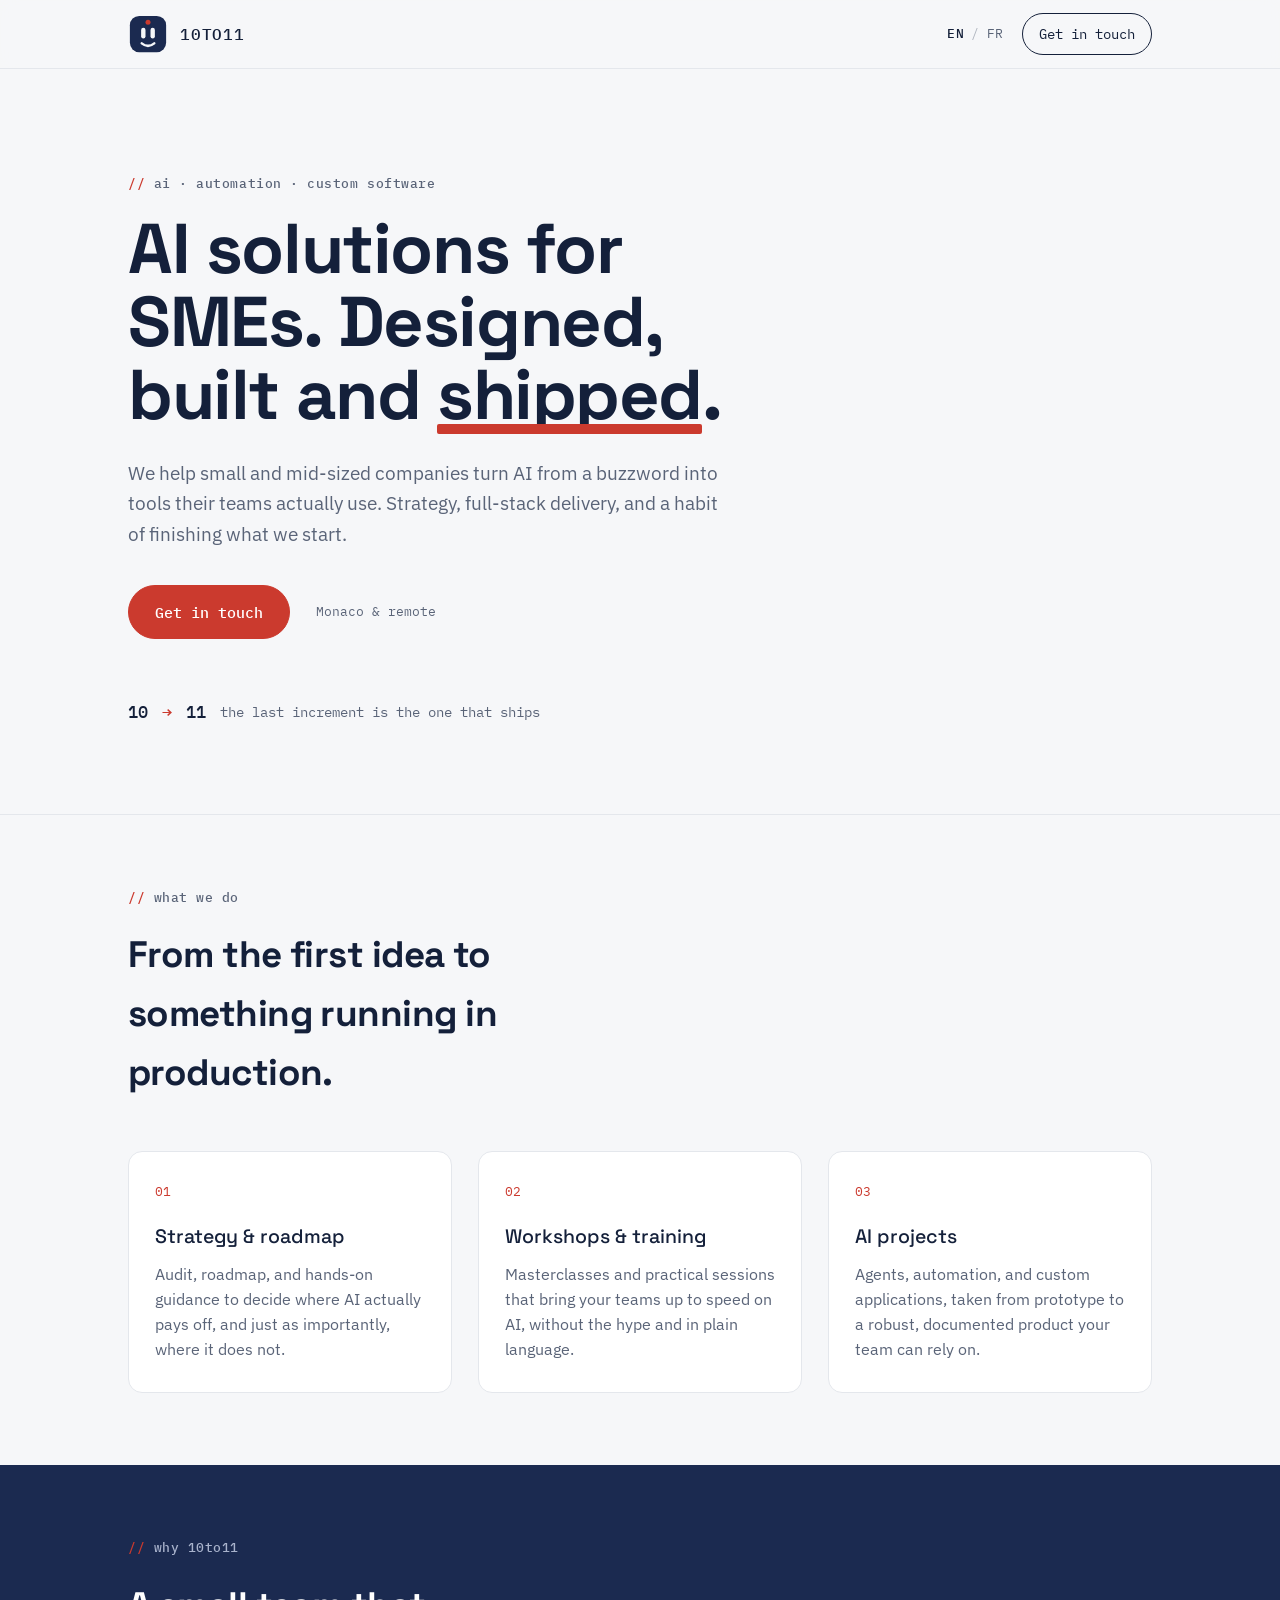
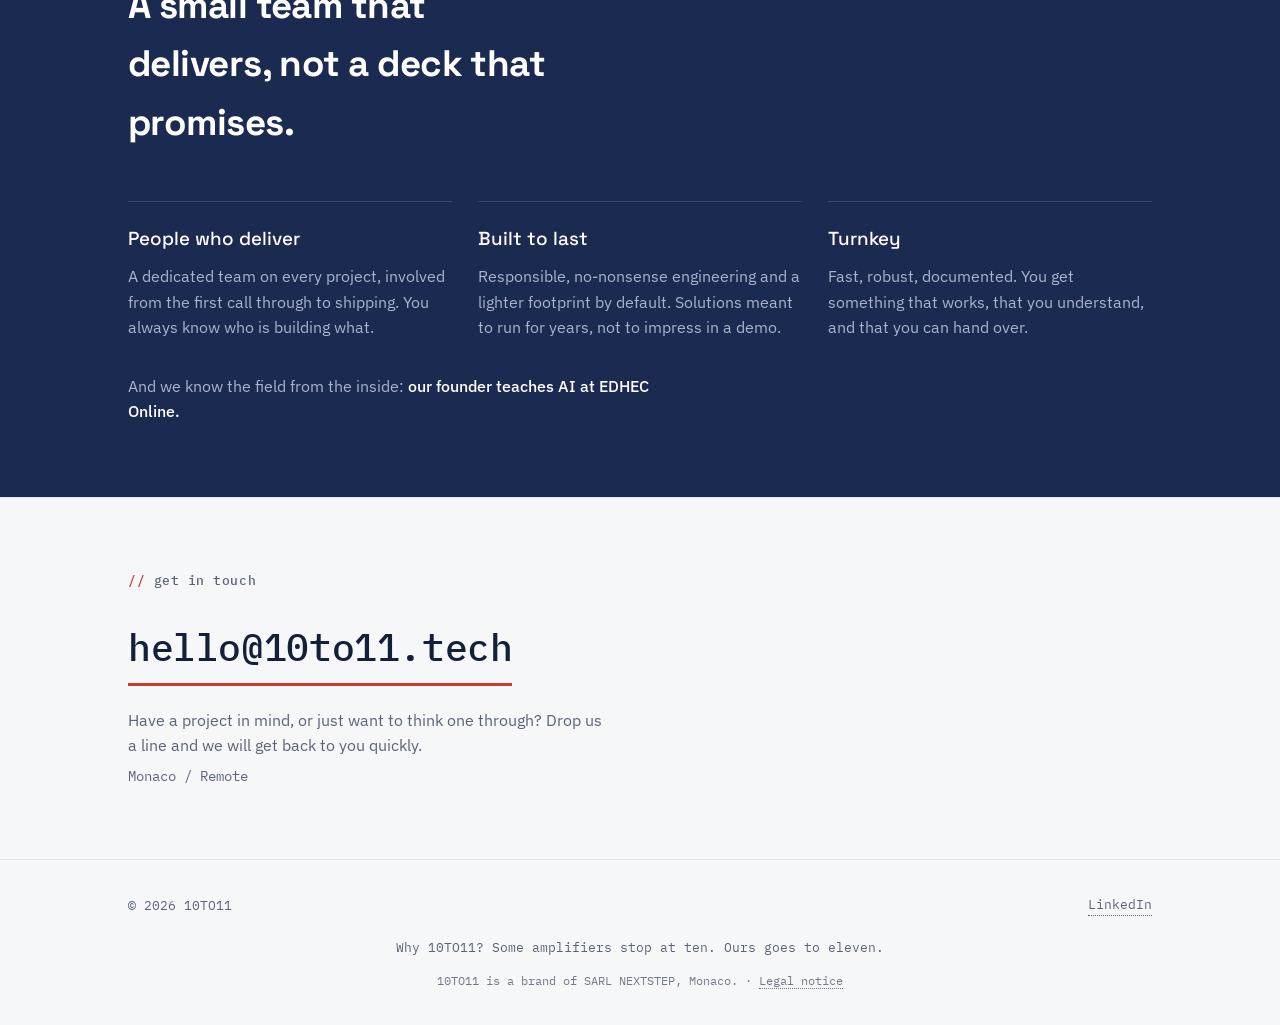
==== en.html @ e44203f9 "Site bilingue : FR par défaut, EN sur /en.html, mentions légales FR+EN" ====
<!DOCTYPE html>
<!-- 10to11.tech — refreshed 2026-06-14 -->
<html lang="en">
<head>
  <meta charset="UTF-8">
  <meta name="viewport" content="width=device-width, initial-scale=1.0">
  <meta name="color-scheme" content="light">
  <title>10TO11 — AI solutions for SMEs</title>
  <meta name="description" content="10TO11 helps small and mid-sized companies design, build and ship AI solutions. Strategy, full-stack delivery, and a bias for finishing. Monaco and remote.">
  <link rel="canonical" href="https://10to11.tech/en.html">
  <link rel="alternate" hreflang="en" href="https://10to11.tech/en.html">
  <link rel="alternate" hreflang="fr" href="https://10to11.tech/">
  <link rel="alternate" hreflang="x-default" href="https://10to11.tech/">
  <meta property="og:type" content="website">
  <meta property="og:site_name" content="10TO11">
  <meta property="og:title" content="10TO11 — AI solutions for SMEs">
  <meta property="og:description" content="10TO11 helps small and mid-sized companies design, build and ship AI solutions. Strategy, full-stack delivery, and a bias for finishing. Monaco and remote.">
  <meta property="og:url" content="https://10to11.tech/en.html">
  <meta property="og:locale" content="en">
  <meta property="og:locale:alternate" content="fr">
  <!-- Social share image: produce a 1200×630 PNG (you can reuse a banner asset), drop it at the root, then uncomment:
  <meta property="og:image" content="https://10to11.tech/og-image.png">
  <meta property="og:image:alt" content="10TO11 — AI solutions for SMEs"> -->
  <link rel="icon" type="image/svg+xml" href="favicon.svg">
  <link rel="apple-touch-icon" href="apple-touch-icon.png">
  <link rel="preconnect" href="https://fonts.googleapis.com">
  <link rel="preconnect" href="https://fonts.gstatic.com" crossorigin>
  <link href="https://fonts.googleapis.com/css2?family=IBM+Plex+Mono:wght@400;500&family=IBM+Plex+Sans:wght@400;500&family=Space+Grotesk:wght@500;700&display=swap" rel="stylesheet">
  <style>
    :root{
      --ink:#14203A;
      --navy:#1B2A50;
      --navy-2:#243566;
      --bg:#F6F7F9;
      --surface:#FFFFFF;
      --muted:#5A6478;
      --muted-on-dark:#A9B3CC;
      --line:#E4E7EC;
      --accent:#CB3A2E;
      --maxw:1080px;
    }
    *{box-sizing:border-box;margin:0;padding:0}
    html{scroll-behavior:smooth}
    body{
      font-family:"IBM Plex Sans",system-ui,sans-serif;
      color:var(--ink);
      background:var(--bg);
      color-scheme:light;
      line-height:1.6;
      -webkit-font-smoothing:antialiased;
    }
    a{color:inherit}
    .wrap{max-width:var(--maxw);margin:0 auto;padding:0 28px}
    .mono{font-family:"IBM Plex Mono",monospace}

    /* eyebrow: code-comment marker, true to a dev shop */
    .eyebrow{
      font-family:"IBM Plex Mono",monospace;
      font-size:.84rem;
      font-weight:500;
      letter-spacing:.04em;
      color:var(--muted);
      text-transform:lowercase;
      margin-bottom:18px;
    }
    .eyebrow::before{content:"// ";color:var(--accent)}

    /* nav */
    nav{
      position:sticky;top:0;z-index:10;
      background:rgba(246,247,249,.86);
      backdrop-filter:saturate(140%) blur(8px);
      border-bottom:1px solid var(--line);
    }
    .nav-inner{display:flex;align-items:center;justify-content:space-between;height:68px}
    .brand{display:flex;align-items:center;gap:12px;text-decoration:none}
    .brand img,.brand svg{width:40px;height:40px;display:block}
    .brand span{font-family:"IBM Plex Mono",monospace;font-weight:500;letter-spacing:.05em;font-size:1.02rem}
    .nav-cta{
      font-family:"IBM Plex Mono",monospace;font-size:.86rem;
      text-decoration:none;padding:9px 16px;border:1px solid var(--ink);
      border-radius:999px;transition:background .18s,color .18s;
    }
    .nav-cta:hover{background:var(--ink);color:#fff}
    .nav-right{display:flex;align-items:center;gap:18px}
    .lang{display:flex;align-items:center;gap:7px;font-family:"IBM Plex Mono",monospace;font-size:.82rem;letter-spacing:.04em}
    .lang a{color:var(--muted);text-decoration:none;transition:color .18s}
    .lang a:hover{color:var(--ink)}
    .lang .cur{color:var(--ink);font-weight:500}
    .lang .sep{color:var(--muted);opacity:.45}

    /* hero */
    .hero{padding:104px 0 88px}
    .hero h1{
      font-family:"Space Grotesk",sans-serif;font-weight:700;
      font-size:clamp(2.2rem,5.6vw,4.4rem);
      line-height:1.04;letter-spacing:-.02em;
      max-width:14ch;margin-bottom:26px;
    }
    .hero h1 .ship{position:relative;white-space:nowrap}
    .hero h1 .ship::after{
      content:"";position:absolute;left:0;right:0;bottom:.08em;height:.14em;
      background:var(--accent);border-radius:2px;
    }
    .lede{font-size:1.18rem;color:var(--muted);max-width:54ch;margin-bottom:36px}
    .cta-row{display:flex;align-items:center;gap:26px;flex-wrap:wrap}
    .btn{
      font-family:"IBM Plex Mono",monospace;font-size:.95rem;font-weight:500;
      text-decoration:none;background:var(--accent);color:#fff;
      padding:14px 26px;border-radius:999px;border:1px solid var(--accent);
      transition:transform .18s,box-shadow .18s;
    }
    .btn:hover{transform:translateY(-2px);box-shadow:0 10px 24px rgba(203,58,46,.30)}
    .cred{font-family:"IBM Plex Mono",monospace;font-size:.84rem;color:var(--muted);line-height:1.7}

    /* increment signature */
    .increment{
      margin-top:60px;font-family:"IBM Plex Mono",monospace;
      font-size:1.05rem;color:var(--ink);display:flex;align-items:center;gap:14px;flex-wrap:wrap;
    }
    .increment b{font-weight:500}
    .increment .arrow{color:var(--accent);font-weight:500}
    .increment .note{color:var(--muted);font-size:.86rem}

    section{padding:72px 0;border-top:1px solid var(--line)}
    .section-head{margin-bottom:48px}
    .section-head h2{
      font-family:"Space Grotesk",sans-serif;font-weight:700;
      font-size:clamp(1.7rem,3vw,2.3rem);letter-spacing:-.015em;max-width:18ch;
    }

    /* services */
    .grid{display:grid;grid-template-columns:repeat(3,1fr);gap:26px}
    .card{background:var(--surface);border:1px solid var(--line);border-radius:14px;padding:30px 26px}
    .card .idx{font-family:"IBM Plex Mono",monospace;font-size:.8rem;color:var(--accent);margin-bottom:18px}
    .card h3{font-family:"Space Grotesk",sans-serif;font-weight:500;font-size:1.22rem;margin-bottom:10px}
    .card p{color:var(--muted);font-size:.98rem}

    /* why — inverted */
    .why{background:var(--navy);color:#fff;border-top:none}
    .why .eyebrow{color:var(--muted-on-dark)}
    .why .section-head h2{color:#fff}
    .why .grid{grid-template-columns:repeat(3,1fr)}
    .why .item{padding-top:22px;border-top:1px solid rgba(255,255,255,.14)}
    .why .item h3{font-family:"Space Grotesk",sans-serif;font-weight:500;font-size:1.18rem;margin-bottom:10px}
    .why .item p{color:var(--muted-on-dark);font-size:.98rem}
    .why .why-cred{margin-top:34px;color:var(--muted-on-dark);font-size:1rem;max-width:54ch}
    .why .why-cred b{color:#fff;font-weight:500}

    /* contact */
    .contact .mailto{
      display:inline-block;font-family:"IBM Plex Mono",monospace;font-weight:500;
      font-size:clamp(1.4rem,4.4vw,2.4rem);letter-spacing:-.01em;
      text-decoration:none;color:var(--ink);
      border-bottom:3px solid var(--accent);padding-bottom:4px;margin:8px 0 22px;
      transition:color .18s;
    }
    .contact .mailto:hover{color:var(--navy-2)}
    .contact p{color:var(--muted);max-width:48ch}
    .contact .place{font-family:"IBM Plex Mono",monospace;font-size:.86rem;color:var(--muted);margin-top:6px}

    footer{border-top:1px solid var(--line);padding:34px 0}
    .foot-inner{display:flex;justify-content:space-between;align-items:center;gap:16px;flex-wrap:wrap}
    .foot-inner .mono{font-size:.82rem;color:var(--muted)}
    .foot-inner a{text-decoration:none;border-bottom:1px dotted var(--muted)}
    .foot-inner a:hover{color:var(--ink)}
    .foot-wink{text-align:center;margin-top:22px;font-family:"IBM Plex Mono",monospace;font-size:.8rem;color:var(--muted)}
    .foot-wink a{color:var(--accent);text-decoration:none;border-bottom:1px dotted var(--accent)}
    .foot-wink a:hover{color:var(--ink)}
    .foot-legal{text-align:center;margin-top:14px;font-family:"IBM Plex Mono",monospace;font-size:.72rem;color:var(--muted);opacity:.85}
    .foot-legal a{color:inherit;border-bottom:1px dotted var(--muted);text-decoration:none}
    .foot-legal a:hover{color:var(--ink)}

    /* reveal */
    .reveal{opacity:0;transform:translateY(16px);transition:opacity .6s ease,transform .6s ease}
    .reveal.in{opacity:1;transform:none}

    @media (max-width:760px){
      .grid,.why .grid{grid-template-columns:1fr}
      .hero{padding:72px 0 64px}
      section{padding:60px 0}
    }
    @media (prefers-reduced-motion:reduce){
      html{scroll-behavior:auto}
      .reveal{opacity:1;transform:none;transition:none}
      .btn:hover{transform:none}
    }
  </style>
</head>
<body>

  <nav>
    <div class="wrap nav-inner">
      <a class="brand" href="#top">
        <svg viewBox="0 0 64 64" xmlns="http://www.w3.org/2000/svg" role="img" aria-label="10TO11">
          <rect x="3" y="3" width="58" height="58" rx="15" fill="#1B2A50"/>
          <circle cx="32" cy="13" r="4" fill="#CB3A2E"/>
          <rect x="21" y="22" width="7" height="17" rx="3.5" fill="#F6F7F9"/>
          <rect x="36" y="22" width="7" height="17" rx="3.5" fill="#F6F7F9"/>
          <path d="M22 47 Q32 55 42 47" stroke="#F6F7F9" stroke-width="4" stroke-linecap="round" fill="none"/>
        </svg>
        <span>10TO11</span>
      </a>
      <div class="nav-right">
        <div class="lang" aria-label="Language / Langue">
          <span class="cur" aria-current="true">EN</span>
          <span class="sep">/</span>
          <a href="index.html" hreflang="fr" lang="fr">FR</a>
        </div>
        <a class="nav-cta" href="#contact">Get in touch</a>
      </div>
    </div>
  </nav>

  <header class="hero" id="top">
    <div class="wrap">
      <p class="eyebrow">ai · automation · custom software</p>
      <h1>AI solutions for SMEs. Designed, built and <span class="ship">shipped</span>.</h1>
      <p class="lede">We help small and mid-sized companies turn AI from a buzzword into tools their teams actually use. Strategy, full-stack delivery, and a habit of finishing what we start.</p>
      <div class="cta-row">
        <a class="btn" href="#contact">Get in touch</a>
        <span class="cred">Monaco &amp; remote</span>
      </div>
      <div class="increment">
        <b>10</b><span class="arrow">→</span><b>11</b>
        <span class="note">the last increment is the one that ships</span>
      </div>
    </div>
  </header>

  <section id="services">
    <div class="wrap">
      <div class="section-head reveal">
        <p class="eyebrow">what we do</p>
        <h2>From the first idea to something running in production.</h2>
      </div>
      <div class="grid">
        <div class="card reveal">
          <div class="idx">01</div>
          <h3>Strategy &amp; roadmap</h3>
          <p>Audit, roadmap, and hands-on guidance to decide where AI actually pays off, and just as importantly, where it does not.</p>
        </div>
        <div class="card reveal">
          <div class="idx">02</div>
          <h3>Workshops &amp; training</h3>
          <p>Masterclasses and practical sessions that bring your teams up to speed on AI, without the hype and in plain language.</p>
        </div>
        <div class="card reveal">
          <div class="idx">03</div>
          <h3>AI projects</h3>
          <p>Agents, automation, and custom applications, taken from prototype to a robust, documented product your team can rely on.</p>
        </div>
      </div>
    </div>
  </section>

  <section class="why" id="why">
    <div class="wrap">
      <div class="section-head reveal">
        <p class="eyebrow">why 10to11</p>
        <h2>A small team that delivers, not a deck that promises.</h2>
      </div>
      <div class="grid">
        <div class="item reveal">
          <h3>People who deliver</h3>
          <p>A dedicated team on every project, involved from the first call through to shipping. You always know who is building what.</p>
        </div>
        <div class="item reveal">
          <h3>Built to last</h3>
          <p>Responsible, no-nonsense engineering and a lighter footprint by default. Solutions meant to run for years, not to impress in a demo.</p>
        </div>
        <div class="item reveal">
          <h3>Turnkey</h3>
          <p>Fast, robust, documented. You get something that works, that you understand, and that you can hand over.</p>
        </div>
      </div>
      <p class="why-cred reveal">And we know the field from the inside: <b>our founder teaches AI at EDHEC Online.</b></p>
    </div>
  </section>

  <section class="contact" id="contact">
    <div class="wrap">
      <p class="eyebrow reveal">get in touch</p>
      <a class="mailto" href="mailto:hello@10to11.tech">hello@10to11.tech</a>
      <p class="reveal">Have a project in mind, or just want to think one through? Drop us a line and we will get back to you quickly.</p>
      <p class="place reveal">Monaco / Remote</p>
    </div>
  </section>

  <footer>
    <div class="wrap">
      <div class="foot-inner">
        <span class="mono">© 2026 10TO11</span>
        <a class="mono" href="https://www.linkedin.com/company/10to11/" target="_blank" rel="noopener">LinkedIn</a>
      </div>
      <p class="foot-wink">Why 10TO11? Some amplifiers stop at ten. Ours goes to eleven.</p>
      <p class="foot-legal">10TO11 is a brand of SARL NEXTSTEP, Monaco. · <a href="legal-notice-en.html">Legal notice</a></p>
    </div>
  </footer>

  <script>
    const obs = new IntersectionObserver((entries) => {
      entries.forEach(e => { if (e.isIntersecting){ e.target.classList.add('in'); obs.unobserve(e.target); } });
    }, { threshold: 0.12 });
    document.querySelectorAll('.reveal').forEach(el => obs.observe(el));
  </script>
</body>
</html>
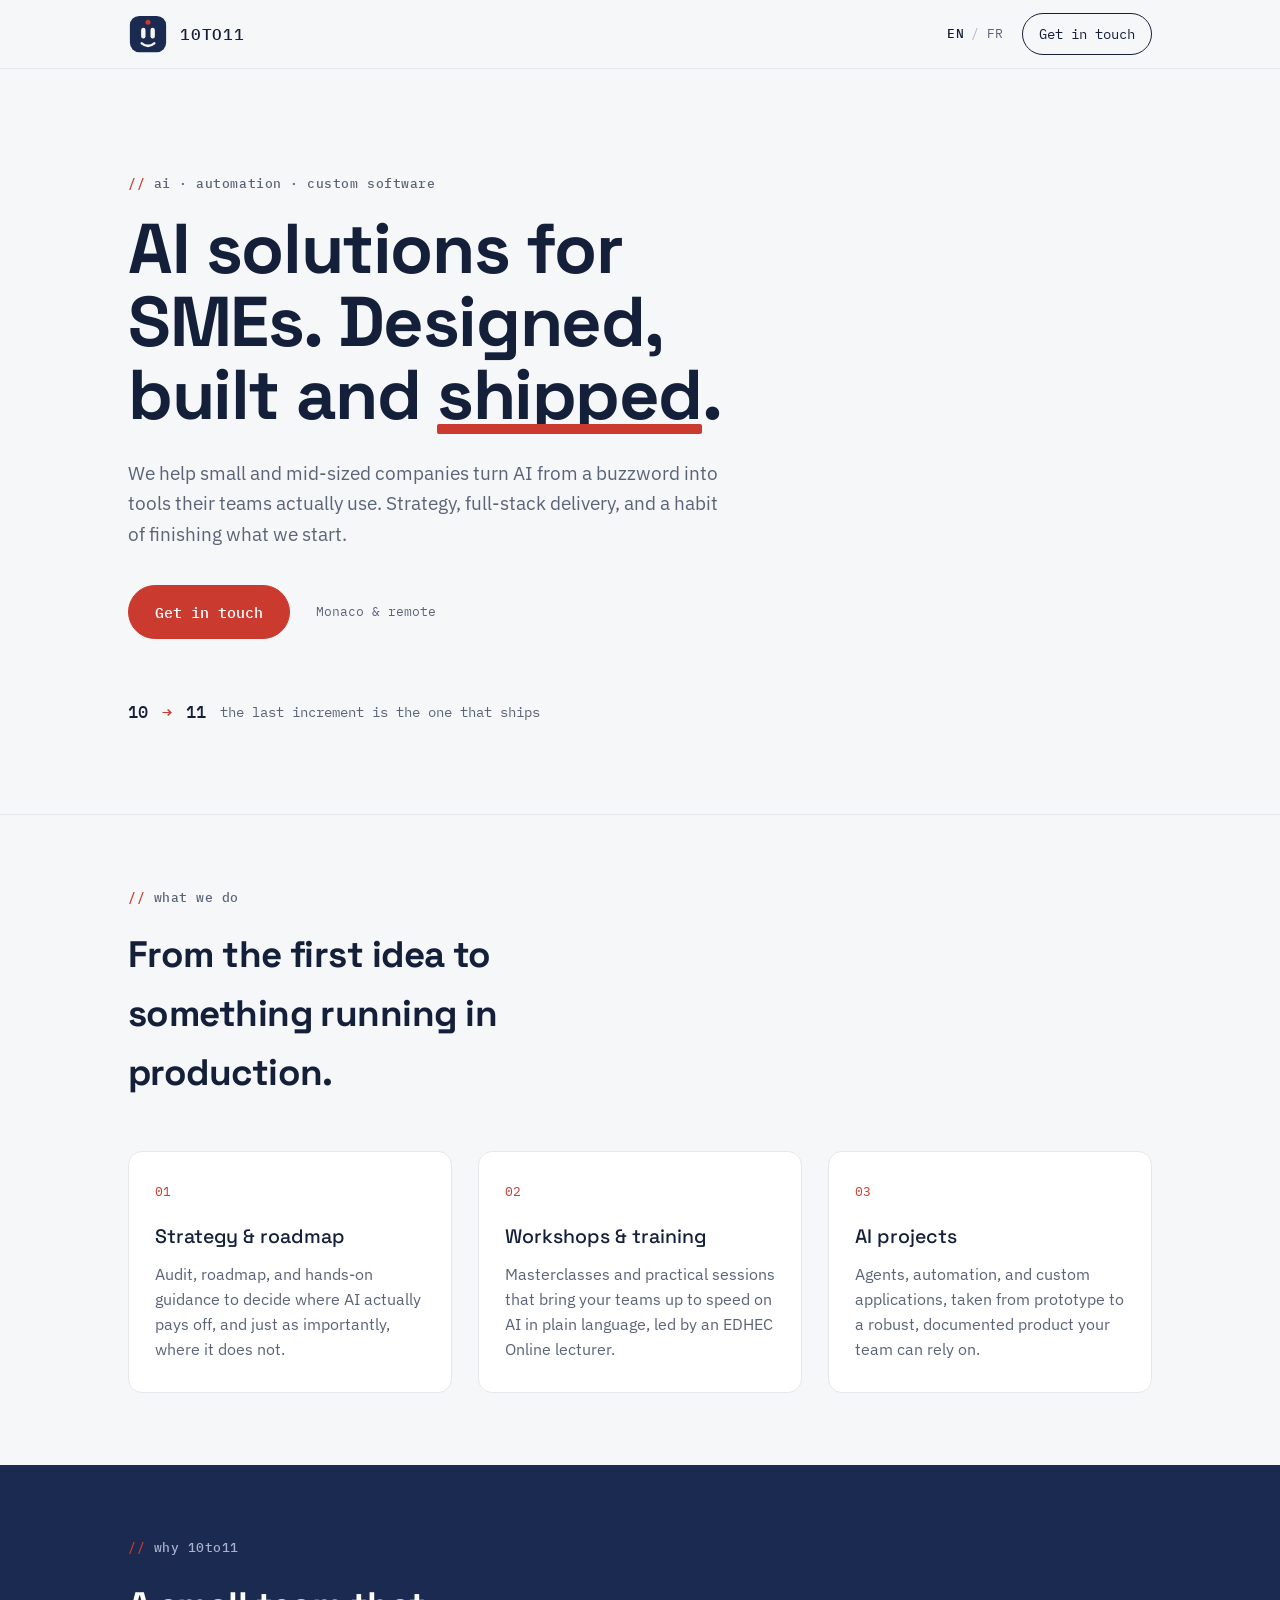
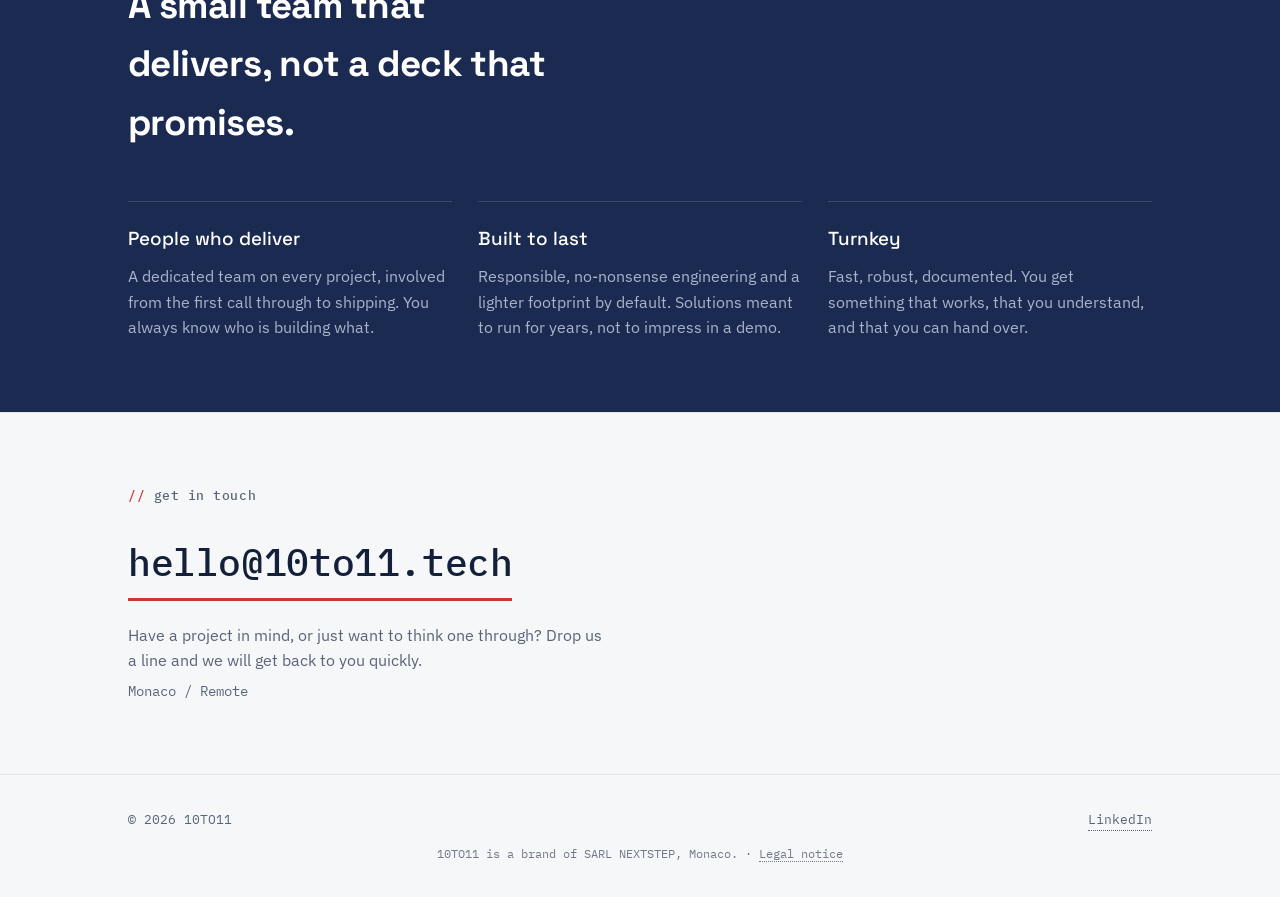
==== commit 2956b763: "Move EDHEC mention to workshops card, drop footer tagline" ====
--- a/en.html
+++ b/en.html
@@ -1,5 +1,4 @@
 <!DOCTYPE html>
-<!-- 10to11.tech — refreshed 2026-06-14 -->
 <html lang="en">
 <head>
   <meta charset="UTF-8">
@@ -18,9 +17,11 @@
   <meta property="og:url" content="https://10to11.tech/en.html">
   <meta property="og:locale" content="en">
   <meta property="og:locale:alternate" content="fr">
-  <!-- Social share image: produce a 1200×630 PNG (you can reuse a banner asset), drop it at the root, then uncomment:
   <meta property="og:image" content="https://10to11.tech/og-image.png">
-  <meta property="og:image:alt" content="10TO11 — AI solutions for SMEs"> -->
+  <meta property="og:image:width" content="1200">
+  <meta property="og:image:height" content="630">
+  <meta property="og:image:alt" content="10TO11 — AI solutions for SMEs">
+  <meta name="twitter:card" content="summary_large_image">
   <link rel="icon" type="image/svg+xml" href="favicon.svg">
   <link rel="apple-touch-icon" href="apple-touch-icon.png">
   <link rel="preconnect" href="https://fonts.googleapis.com">
@@ -144,8 +145,6 @@
     .why .item{padding-top:22px;border-top:1px solid rgba(255,255,255,.14)}
     .why .item h3{font-family:"Space Grotesk",sans-serif;font-weight:500;font-size:1.18rem;margin-bottom:10px}
     .why .item p{color:var(--muted-on-dark);font-size:.98rem}
-    .why .why-cred{margin-top:34px;color:var(--muted-on-dark);font-size:1rem;max-width:54ch}
-    .why .why-cred b{color:#fff;font-weight:500}
 
     /* contact */
     .contact .mailto{
@@ -164,9 +163,6 @@
     .foot-inner .mono{font-size:.82rem;color:var(--muted)}
     .foot-inner a{text-decoration:none;border-bottom:1px dotted var(--muted)}
     .foot-inner a:hover{color:var(--ink)}
-    .foot-wink{text-align:center;margin-top:22px;font-family:"IBM Plex Mono",monospace;font-size:.8rem;color:var(--muted)}
-    .foot-wink a{color:var(--accent);text-decoration:none;border-bottom:1px dotted var(--accent)}
-    .foot-wink a:hover{color:var(--ink)}
     .foot-legal{text-align:center;margin-top:14px;font-family:"IBM Plex Mono",monospace;font-size:.72rem;color:var(--muted);opacity:.85}
     .foot-legal a{color:inherit;border-bottom:1px dotted var(--muted);text-decoration:none}
     .foot-legal a:hover{color:var(--ink)}
@@ -205,7 +201,7 @@
         <div class="lang" aria-label="Language / Langue">
           <span class="cur" aria-current="true">EN</span>
           <span class="sep">/</span>
-          <a href="index.html" hreflang="fr" lang="fr">FR</a>
+          <a href="/" hreflang="fr" lang="fr">FR</a>
         </div>
         <a class="nav-cta" href="#contact">Get in touch</a>
       </div>
@@ -243,7 +239,7 @@
         <div class="card reveal">
           <div class="idx">02</div>
           <h3>Workshops &amp; training</h3>
-          <p>Masterclasses and practical sessions that bring your teams up to speed on AI, without the hype and in plain language.</p>
+          <p>Masterclasses and practical sessions that bring your teams up to speed on AI in plain language, led by an EDHEC Online lecturer.</p>
         </div>
         <div class="card reveal">
           <div class="idx">03</div>
@@ -274,7 +270,6 @@
           <p>Fast, robust, documented. You get something that works, that you understand, and that you can hand over.</p>
         </div>
       </div>
-      <p class="why-cred reveal">And we know the field from the inside: <b>our founder teaches AI at EDHEC Online.</b></p>
     </div>
   </section>
 
@@ -293,7 +288,6 @@
         <span class="mono">© 2026 10TO11</span>
         <a class="mono" href="https://www.linkedin.com/company/10to11/" target="_blank" rel="noopener">LinkedIn</a>
       </div>
-      <p class="foot-wink">Why 10TO11? Some amplifiers stop at ten. Ours goes to eleven.</p>
       <p class="foot-legal">10TO11 is a brand of SARL NEXTSTEP, Monaco. · <a href="legal-notice-en.html">Legal notice</a></p>
     </div>
   </footer>
